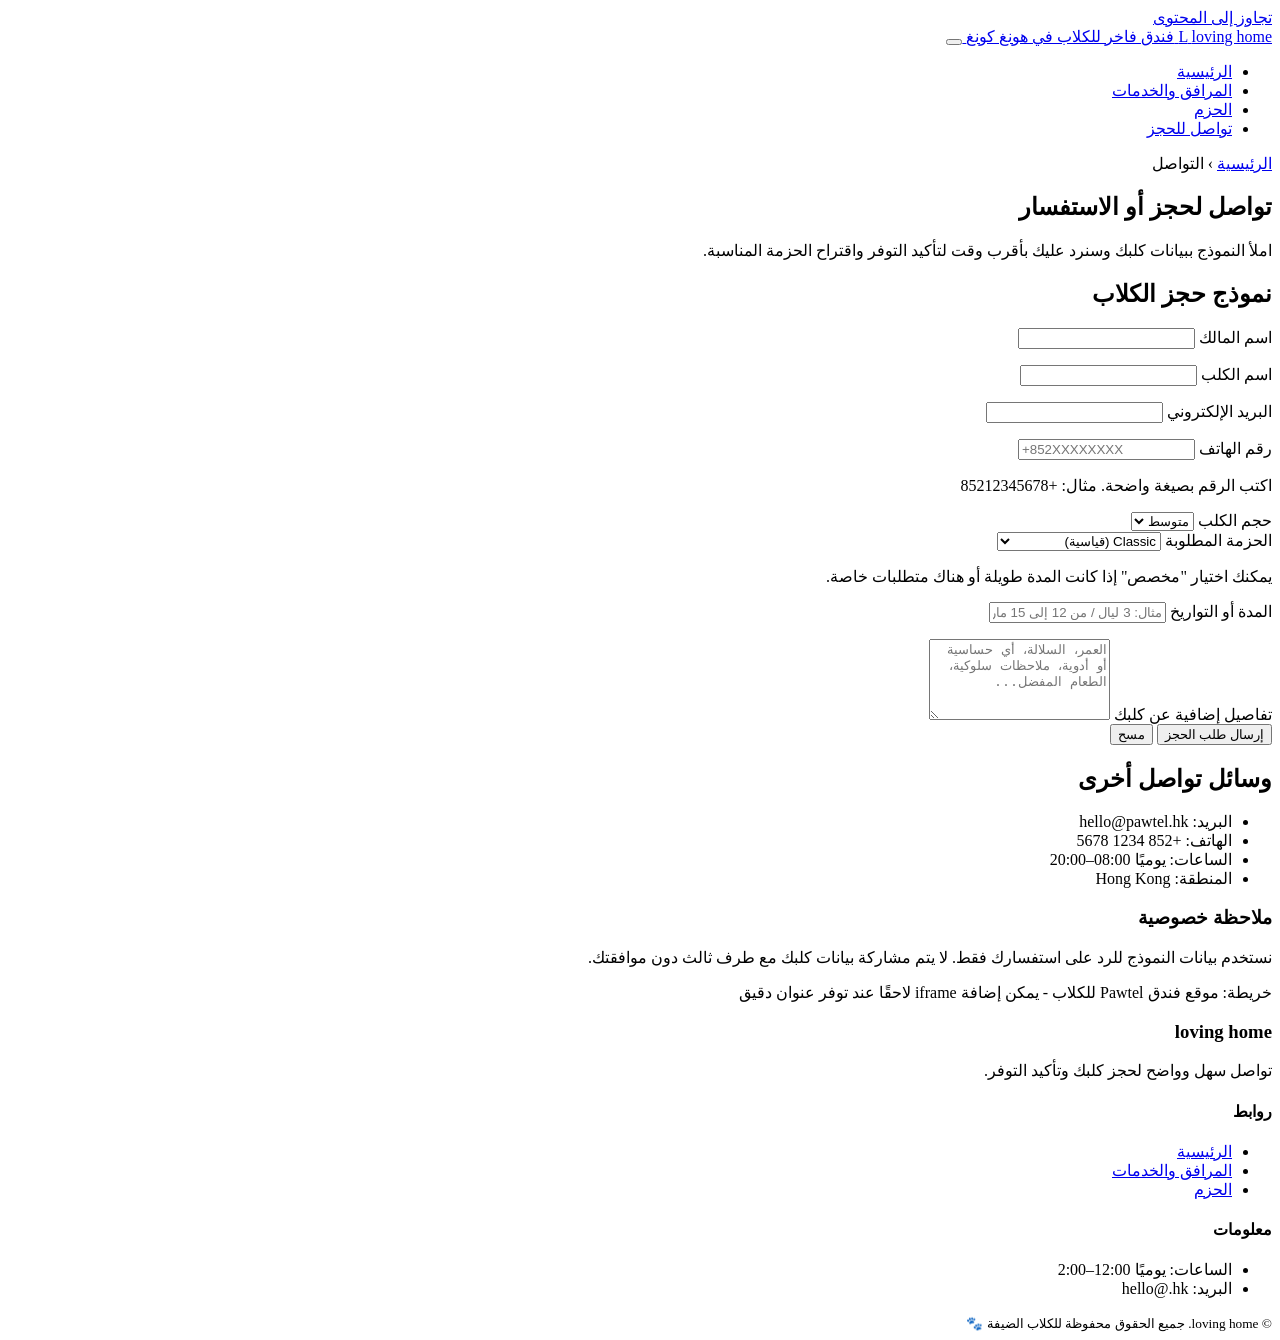
==== contact.html @ 54156acd "Add files via upload" ====
<!doctype html>
<html lang="ar" dir="rtl">
<head>
  <meta charset="utf-8" />
  <meta name="viewport" content="width=device-width, initial-scale=1" />
  <meta name="description" content="تواصل مع loving home للحجز أو الاستفسار عن فندق الكلاب: نموذج تواصل متحقق، ووسائل اتصال إضافية." />
  <title>loving home | التواصل والحجز</title>

  <link rel="preconnect" href="https://fonts.googleapis.com">
  <link rel="preconnect" href="https://fonts.gstatic.com" crossorigin>
  <link href="https://fonts.googleapis.com/css2?family=Cairo:wght@400;600;700&display=swap" rel="stylesheet">

  <link rel="stylesheet" href="css/style.css" />
  <link rel="stylesheet" href="css/responsive.css" />
  <script defer src="js/main.js"></script>
  <script defer src="js/contact.js"></script>
</head>

<body>
  <a class="skip-link" href="#main">تجاوز إلى المحتوى</a>

  <header class="site-header" role="banner">
    <div class="container header-inner">
      <a class="brand" href="index.html" aria-label="الانتقال إلى الصفحة الرئيسية">
        <span class="brand-mark" aria-hidden="true">L</span>
        <span class="brand-text">
          <span class="brand-name">loving home</span>
          <span class="brand-tagline">فندق فاخر للكلاب في هونغ كونغ</span>
        </span>
      </a>

      <button class="nav-toggle" type="button"
              aria-label="فتح قائمة التنقل"
              aria-controls="primary-nav"
              aria-expanded="false">
        <span class="nav-toggle-lines" aria-hidden="true"></span>
      </button>

      <nav id="primary-nav" class="site-nav" aria-label="التنقل الرئيسي">
        <ul class="nav-list">
          <li><a class="nav-link" href="index.html">الرئيسية</a></li>
          <li><a class="nav-link" href="facilities.html">المرافق والخدمات</a></li>
          <li><a class="nav-link" href="packages.html">الحزم</a></li>
          <li><a class="nav-link nav-cta is-active" href="contact.html" aria-current="page">تواصل للحجز</a></li>
        </ul>
      </nav>
    </div>
  </header>

  <main id="main" class="site-main" tabindex="-1">
    <section class="page-hero" aria-labelledby="title">
      <div class="container">
        <nav class="breadcrumbs" aria-label="مسار التصفح">
          <a href="index.html">الرئيسية</a>
          <span aria-hidden="true">›</span>
          <span>التواصل</span>
        </nav>

        <h1 id="title">تواصل لحجز  أو الاستفسار</h1>
        <p class="lead">
          املأ النموذج ببيانات كلبك وسنرد عليك بأقرب وقت لتأكيد التوفر واقتراح الحزمة المناسبة.
        </p>
      </div>
    </section>

    <section class="section" aria-labelledby="form-title">
      <div class="container contact-grid">
        <div class="contact-card">
          <h2 id="form-title">نموذج حجز الكلاب</h2>

          <form id="contactForm" class="form" novalidate>
            <div class="field">
              <label for="ownerName">اسم المالك</label>
              <input id="ownerName" name="ownerName" type="text" autocomplete="name" required
                     aria-describedby="errOwnerName" />
              <p id="errOwnerName" class="error" role="alert" aria-live="polite"></p>
            </div>

            <div class="field">
              <label for="dogName">اسم الكلب</label>
              <input id="dogName" name="dogName" type="text" required
                     aria-describedby="errDogName" />
              <p id="errDogName" class="error" role="alert" aria-live="polite"></p>
            </div>

            <div class="field">
              <label for="email">البريد الإلكتروني</label>
              <input id="email" name="email" type="email" autocomplete="email" required
                     aria-describedby="errEmail" />
              <p id="errEmail" class="error" role="alert" aria-live="polite"></p>
            </div>

            <div class="field">
              <label for="phone">رقم الهاتف</label>
              <input id="phone" name="phone" type="tel" inputmode="tel" autocomplete="tel"
                     placeholder="+852XXXXXXXX"
                     aria-describedby="phoneHelp errPhone" required />
              <p id="phoneHelp" class="help">اكتب الرقم بصيغة واضحة. مثال: +85212345678</p>
              <p id="errPhone" class="error" role="alert" aria-live="polite"></p>
            </div>

            <div class="field">
              <label for="dogSize">حجم الكلب</label>
              <select id="dogSize" name="dogSize">
                <option value="small">صغير</option>
                <option value="medium" selected>متوسط</option>
                <option value="large">كبير</option>
              </select>
            </div>

            <div class="field">
              <label for="plan">الحزمة المطلوبة</label>
              <select id="plan" name="plan" aria-describedby="planHelp">
                <option value="premium">Premium (فاخرة)</option>
                <option value="classic" selected>Classic (قياسية)</option>
                <option value="day">Day Care (رعاية نهارية)</option>
                <option value="custom">مخصص (إقامة طويلة)</option>
              </select>
              <p id="planHelp" class="help">يمكنك اختيار "مخصص" إذا كانت المدة طويلة أو هناك متطلبات خاصة.</p>
            </div>

            <div class="field">
              <label for="dates">المدة أو التواريخ</label>
              <input id="dates" name="dates" type="text"
                     placeholder="مثال: 3 ليالٍ / من 12 إلى 15 مارس"
                     aria-describedby="errDates" required />
              <p id="errDates" class="error" role="alert" aria-live="polite"></p>
            </div>

            <div class="field">
              <label for="message">تفاصيل إضافية عن كلبك</label>
              <textarea id="message" name="message" rows="5"
                        placeholder="العمر، السلالة، أي حساسية أو أدوية، ملاحظات سلوكية، الطعام المفضل..."></textarea>
            </div>

            <div class="form-actions">
              <button class="btn btn-primary" type="submit">إرسال طلب الحجز</button>
              <button class="btn btn-ghost" type="reset">مسح</button>
            </div>

            <div id="formStatus" class="form-status" role="status" aria-live="polite"></div>
          </form>
        </div>

        <aside class="contact-card" aria-labelledby="info-title">
          <h2 id="info-title">وسائل تواصل أخرى</h2>
          <ul class="contact-list">
            <li><span class="k">البريد:</span> hello@pawtel.hk</li>
            <li><span class="k">الهاتف:</span> +852 1234 5678</li>
            <li><span class="k">الساعات:</span> يوميًا 08:00–20:00</li>
            <li><span class="k">المنطقة:</span> Hong Kong</li>
          </ul>

          <div class="note">
            <h3>ملاحظة خصوصية</h3>
            <p class="muted">
              نستخدم بيانات النموذج للرد على استفسارك فقط. لا يتم مشاركة بيانات كلبك مع طرف ثالث دون موافقتك.
            </p>
          </div>

          <div class="map-wrap" aria-label="خريطة توضيحية (اختيارية)">
            <div class="map-placeholder" role="img" aria-label="مكان مخصص لإضافة خريطة لاحقًا">
              خريطة: موقع فندق Pawtel للكلاب - يمكن إضافة iframe لاحقًا عند توفر عنوان دقيق
            </div>
          </div>
        </aside>
      </div>
    </section>
  </main>

  <footer class="site-footer" role="contentinfo">
    <div class="container footer-grid">
      <div>
        <h3 class="footer-title">loving home</h3>
        <p class="muted">تواصل سهل وواضح لحجز كلبك وتأكيد التوفر.</p>
      </div>
      <div>
        <h4 class="footer-subtitle">روابط</h4>
        <ul class="footer-links">
          <li><a href="index.html">الرئيسية</a></li>
          <li><a href="facilities.html">المرافق والخدمات</a></li>
          <li><a href="packages.html">الحزم</a></li>
        </ul>
      </div>
      <div>
        <h4 class="footer-subtitle">معلومات</h4>
        <ul class="footer-meta">
          <li><span class="k">الساعات:</span> يوميًا 12:00–2:00</li>
          <li><span class="k">البريد:</span> hello@.hk</li>
        </ul>
      </div>
    </div>
    <div class="container footer-bottom">
      <small>© <span id="year"></span> loving home. جميع الحقوق محفوظة للكلاب الضيفة 🐾</small>
    </div>
  </footer>
</body>
</html>
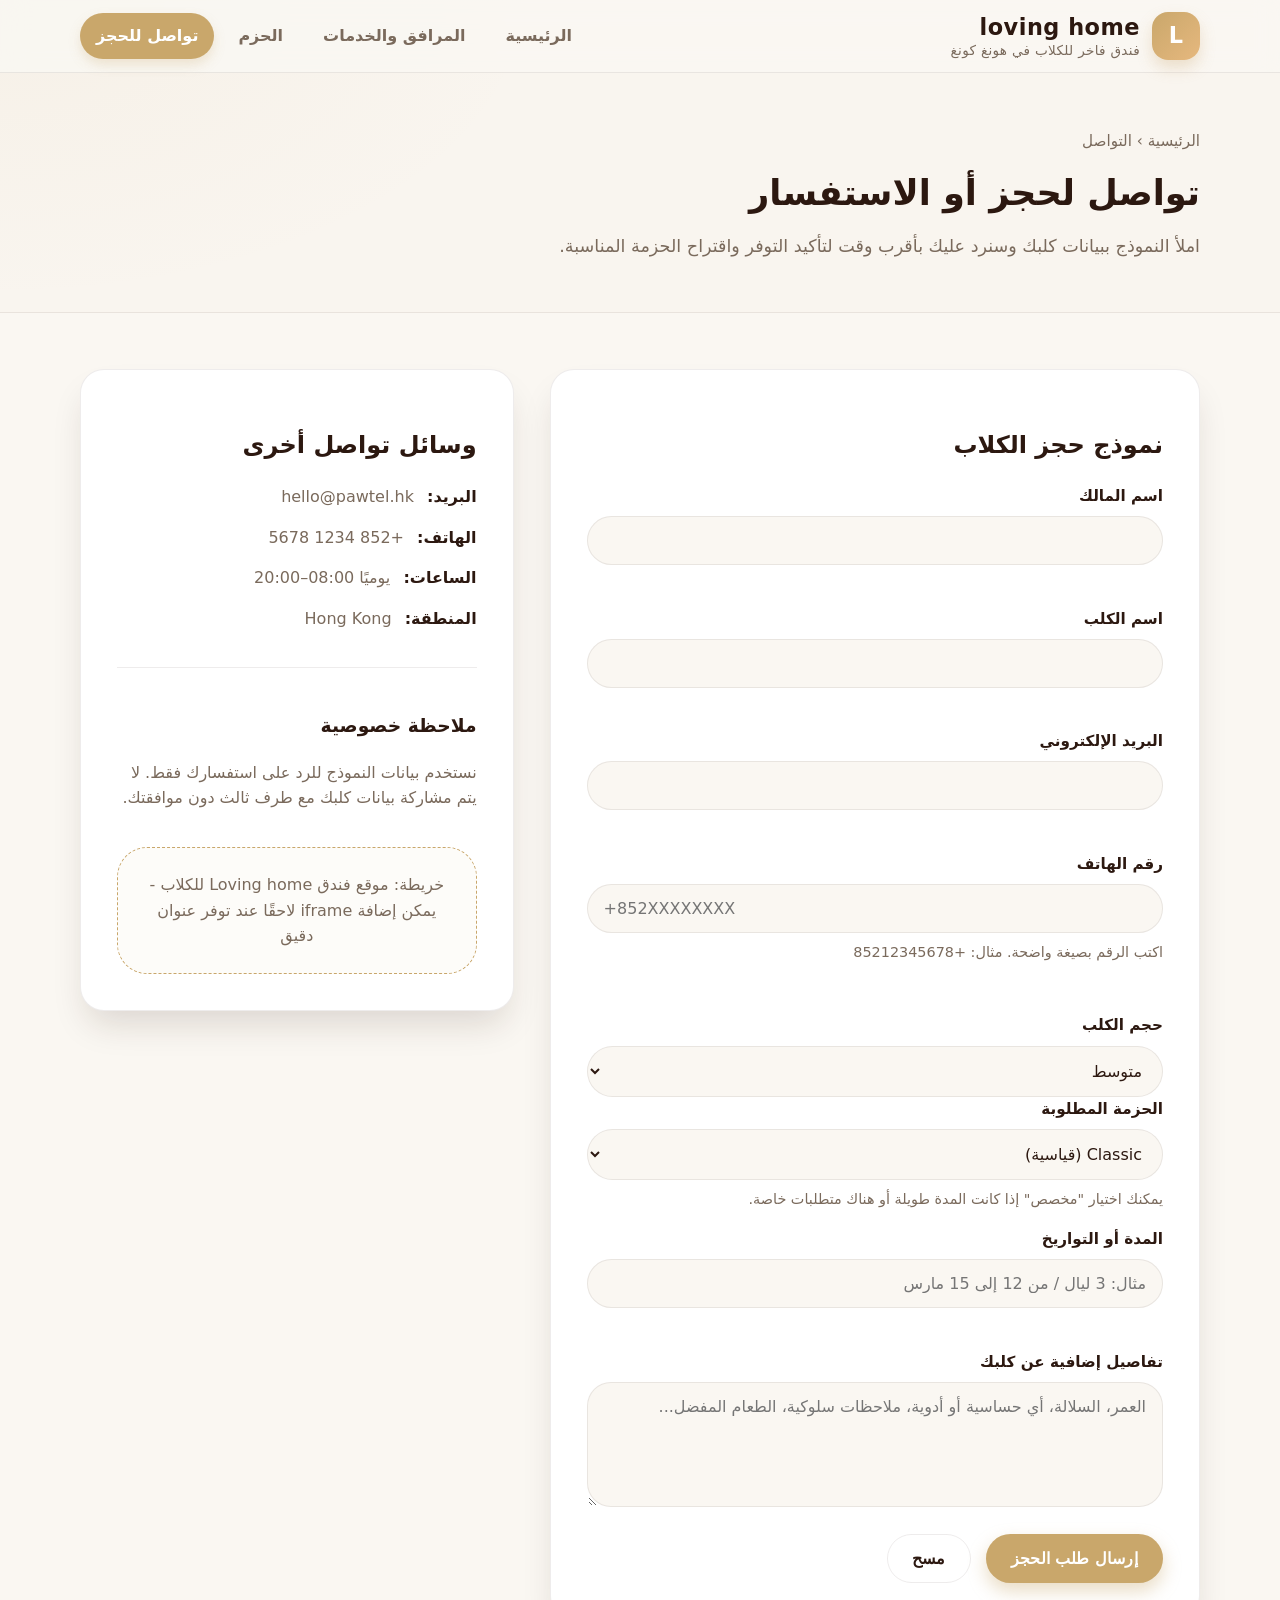
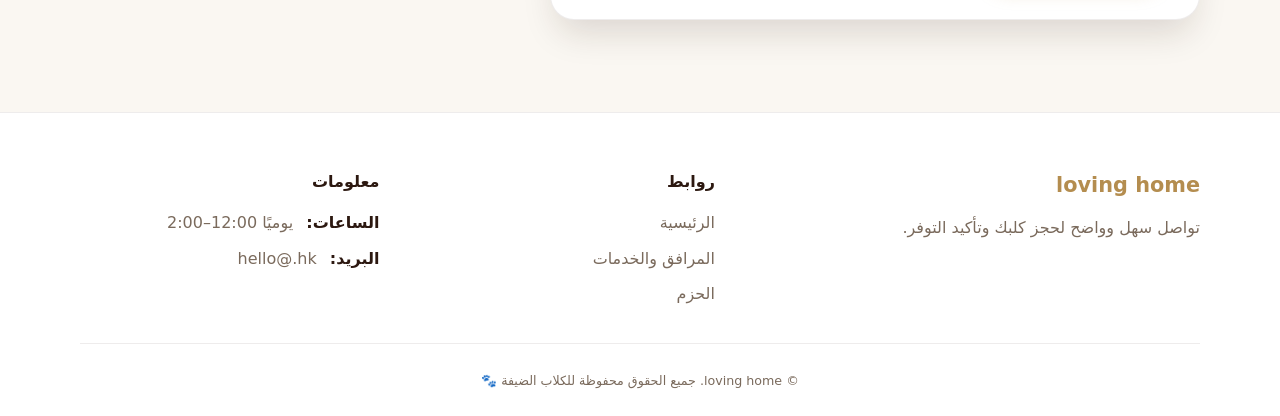
==== commit 452865fb: "Add files via upload" ====
--- a/contact.html
+++ b/contact.html
@@ -10,10 +10,8 @@
   <link rel="preconnect" href="https://fonts.gstatic.com" crossorigin>
   <link href="https://fonts.googleapis.com/css2?family=Cairo:wght@400;600;700&display=swap" rel="stylesheet">
 
-  <link rel="stylesheet" href="css/style.css" />
-  <link rel="stylesheet" href="css/responsive.css" />
+  <link rel="stylesheet" href="style.css" />
   <script defer src="js/main.js"></script>
-  <script defer src="js/contact.js"></script>
 </head>
 
 <body>
@@ -160,7 +158,7 @@
 
           <div class="map-wrap" aria-label="خريطة توضيحية (اختيارية)">
             <div class="map-placeholder" role="img" aria-label="مكان مخصص لإضافة خريطة لاحقًا">
-              خريطة: موقع فندق Pawtel للكلاب - يمكن إضافة iframe لاحقًا عند توفر عنوان دقيق
+              خريطة: موقع فندق Loving home للكلاب - يمكن إضافة iframe لاحقًا عند توفر عنوان دقيق
             </div>
           </div>
         </aside>
--- a/style.css
+++ b/style.css
@@ -0,0 +1,745 @@
+
+:root{
+  --font: "Cairo", system-ui, -apple-system, Segoe UI, Roboto, Arial, sans-serif;
+
+  /* الألوان الدافئة والجذابة الجديدة */
+  --bg: #FAF7F2;              /* خلفية بيج فاتح دافئ */
+  --surface: #FFFFFF;          /* أبيض نقي للبطاقات */
+  --surface-2: #FDF9F2;        /* بيج فاتح جدًا للتباين */
+  --soft: #F5E6D3;             /* بيج ذهبي ناعم */
+
+  --text: #2C1810;             /* بني غامق دافئ للنص الأساسي */
+  --muted: #7A6A5C;            /* بني فاتح مائل للرمادي للنصوص الثانوية */
+
+  --primary: #C9A76B;          /* ذهبي دافئ - لون العلامة التجارية */
+  --primary-2: #B48D4F;        /* ذهبي أغمق قليلاً للتفاعلات */
+
+  --accent: #E6B87E;           /* كهرماني فاتح للتفاصيل */
+
+  --border: rgba(44, 24, 16, 0.08);  /* حدود بنية شفافة */
+  --shadow: 0 20px 35px -8px rgba(44, 24, 16, 0.15);
+
+  --radius: 24px;              /* زوايا أكثر انسيابية */
+  --radius-sm: 16px;
+
+  --container: 1120px;
+
+  --space-1: 8px;
+  --space-2: 12px;
+  --space-3: 16px;
+  --space-4: 24px;
+  --space-5: 36px;
+  --space-6: 56px;
+
+  --focus: 0 0 0 4px rgba(201, 167, 107, 0.25);
+}
+
+/* ========== Base ========== */
+* { box-sizing: border-box; }
+html { scroll-behavior: smooth; }
+body{
+  margin:0;
+  font-family: var(--font);
+  background: 
+    radial-gradient(900px 500px at 0% 0%, rgba(201, 167, 107, 0.06), transparent 60%),
+    radial-gradient(700px 420px at 100% 100%, rgba(230, 184, 126, 0.08), transparent 60%),
+    var(--bg);
+  color: var(--text);
+  line-height: 1.6;
+}
+
+img{ max-width:100%; height:auto; border-radius: var(--radius-sm); }
+a{ color: inherit; text-underline-offset: 4px; }
+p{ margin: 0 0 var(--space-3); }
+ul{ margin: 0; padding: 0; list-style: none; }
+strong{ font-weight: 700; }
+
+.container{
+  width: min(100% - 2 * var(--space-4), var(--container));
+  margin-inline: auto;
+}
+
+.muted{ color: var(--muted); }
+.lead{ font-size: 1.1rem; color: var(--muted); max-width: 70ch; }
+.badge{
+  display:inline-block;
+  padding: 6px 14px;
+  border: 1px solid var(--border);
+  border-radius: 999px;
+  background: rgba(201, 167, 107, 0.08);
+  color: var(--primary-2);
+  font-weight: 600;
+  margin-bottom: var(--space-3);
+  backdrop-filter: blur(4px);
+}
+
+/* Skip link */
+.skip-link{
+  position: absolute;
+  top: 8px;
+  inset-inline-start: 8px;
+  padding: 12px 16px;
+  background: var(--primary);
+  color: #FFFFFF;
+  border-radius: var(--radius-sm);
+  transform: translateY(-140%);
+  transition: transform .2s ease;
+  z-index: 9999;
+  font-weight: 600;
+}
+.skip-link:focus{ transform: translateY(0); outline: none; box-shadow: var(--focus); }
+
+/* Focus */
+:focus-visible{
+  outline: none;
+  box-shadow: var(--focus);
+  border-radius: var(--radius-sm);
+}
+
+/* ========== Header / Nav ========== */
+.site-header{
+  position: sticky;
+  top: 0;
+  z-index: 1000;
+  background: rgba(250, 247, 242, 0.85);
+  backdrop-filter: blur(12px);
+  border-bottom: 1px solid var(--border);
+}
+.header-inner{
+  display:flex;
+  align-items:center;
+  justify-content: space-between;
+  padding-block: 12px;
+  gap: var(--space-3);
+}
+.brand{
+  display:flex;
+  align-items:center;
+  gap: 12px;
+  text-decoration:none;
+}
+.brand-mark{
+  width: 48px;
+  height: 48px;
+  display:grid;
+  place-items:center;
+  border-radius: 16px;
+  background: linear-gradient(135deg, #C9A76B, #E6B87E);
+  border: none;
+  font-weight: 800;
+  font-size: 1.4rem;
+  color: white;
+  box-shadow: 0 8px 15px rgba(201, 167, 107, 0.3);
+}
+.brand-text{ display:flex; flex-direction:column; line-height:1.3; }
+.brand-name{ 
+  font-weight: 800; 
+  letter-spacing: .5px; 
+  font-size: 1.4rem;
+  color: var(--text);
+}
+.brand-tagline{ 
+  font-size: .85rem; 
+  color: var(--muted);
+  letter-spacing: .3px;
+}
+
+.site-nav .nav-list{
+  display:flex;
+  align-items:center;
+  gap: 8px;
+}
+.nav-link{
+  display:inline-block;
+  padding: 10px 16px;
+  text-decoration:none;
+  color: var(--muted);
+  border-radius: 40px;
+  transition: all .2s ease;
+  font-weight: 600;
+}
+.nav-link:hover{
+  background: rgba(201, 167, 107, 0.1);
+  color: var(--primary-2);
+}
+.nav-link.is-active{
+  color: white;
+  background: var(--primary);
+  border: none;
+  box-shadow: 0 6px 12px rgba(201, 167, 107, 0.25);
+}
+.nav-cta{
+  background: rgba(201, 167, 107, 0.15);
+  color: var(--primary-2);
+  border: 1px solid rgba(201, 167, 107, 0.3);
+  font-weight: 700;
+}
+.nav-cta:hover{ 
+  background: rgba(201, 167, 107, 0.25);
+  color: var(--primary-2);
+}
+
+.nav-toggle{
+  display:none;
+  width: 48px;
+  height: 48px;
+  border-radius: 16px;
+  border: 1px solid var(--border);
+  background: white;
+  cursor: pointer;
+  box-shadow: 0 4px 10px rgba(0,0,0,0.03);
+}
+.nav-toggle-lines{
+  display:block;
+  width: 24px;
+  height: 2px;
+  background: var(--text);
+  position: relative;
+  margin: 0 auto;
+  border-radius: 4px;
+}
+.nav-toggle-lines::before,
+.nav-toggle-lines::after{
+  content:"";
+  position:absolute;
+  inset-inline-start: 0;
+  width: 24px;
+  height: 2px;
+  background: var(--text);
+  border-radius: 4px;
+  transition: transform .2s ease;
+}
+.nav-toggle-lines::before{ top: -8px; }
+.nav-toggle-lines::after{ top: 8px; }
+
+/* ========== Sections ========== */
+.site-main{ min-height: 60vh; }
+
+.section{ padding: var(--space-6) 0; }
+.section-soft{
+  background: rgba(201, 167, 107, 0.04);
+  border-top: 1px solid var(--border);
+  border-bottom: 1px solid var(--border);
+}
+.section-head{ margin-bottom: var(--space-5); }
+.section-head h2{ 
+  margin: 0 0 8px; 
+  font-size: 2rem; 
+  font-weight: 700;
+  color: var(--text);
+}
+.section-foot{ 
+  margin-top: var(--space-5); 
+  display:flex; 
+  gap: 15px; 
+  flex-wrap: wrap; 
+}
+
+/* Page hero */
+.page-hero{
+  padding: var(--space-6) 0 var(--space-5);
+  border-bottom: 1px solid var(--border);
+  background: rgba(201, 167, 107, 0.02);
+}
+.page-hero h1{ 
+  margin: 0 0 10px; 
+  font-size: 2.2rem; 
+  font-weight: 700;
+  color: var(--text);
+}
+
+.breadcrumbs{
+  font-size: .95rem;
+  color: var(--muted);
+  margin-bottom: var(--space-2);
+}
+.breadcrumbs a{ color: var(--muted); text-decoration:none; }
+.breadcrumbs a:hover{ 
+  text-decoration: underline;
+  color: var(--primary-2);
+}
+
+/* ========== Hero ========== */
+.hero{
+  padding: var(--space-6) 0;
+}
+.hero-grid{
+  display:grid;
+  grid-template-columns: 1.1fr .9fr;
+  gap: var(--space-5);
+  align-items: center;
+}
+.hero-content h1{
+  margin: 0 0 var(--space-3);
+  font-size: 2.5rem;
+  line-height: 1.2;
+  font-weight: 800;
+  color: var(--text);
+}
+.actions{
+  display:flex;
+  gap: 15px;
+  flex-wrap: wrap;
+  margin: var(--space-4) 0;
+}
+.hero-media{
+  background: white;
+  border: 1px solid var(--border);
+  border-radius: var(--radius);
+  padding: var(--space-3);
+  box-shadow: var(--shadow);
+}
+.hero-stats{
+  display:flex;
+  gap: 15px;
+  flex-wrap: wrap;
+  margin-top: var(--space-4);
+}
+.stat{
+  border: 1px solid var(--border);
+  background: white;
+  border-radius: 20px;
+  padding: 12px 18px;
+  min-width: 120px;
+  box-shadow: 0 6px 12px rgba(0,0,0,0.02);
+}
+.stat dt{ color: var(--muted); font-size: .9rem; font-weight: 600; }
+.stat dd{ margin: 0; font-size: 1.3rem; font-weight: 800; color: var(--primary-2); }
+
+/* ========== Cards / UI ========== */
+.cards-grid{
+  display:grid;
+  grid-template-columns: repeat(4, 1fr);
+  gap: var(--space-4);
+}
+.card{
+  border: 1px solid var(--border);
+  background: white;
+  border-radius: var(--radius);
+  padding: var(--space-5);
+  box-shadow: var(--shadow);
+  transition: transform .2s ease, box-shadow .2s ease;
+}
+.card:hover{
+  transform: translateY(-4px);
+  box-shadow: 0 25px 40px -12px rgba(44, 24, 16, 0.2);
+}
+.card h3{ 
+  margin: 0 0 10px; 
+  font-size: 1.3rem; 
+  font-weight: 700;
+  color: var(--text);
+}
+.text-link{
+  display:inline-block;
+  margin-top: 15px;
+  color: var(--primary);
+  text-decoration:none;
+  font-weight: 700;
+  border-bottom: 2px solid transparent;
+  transition: border-color .2s ease;
+}
+.text-link:hover{ 
+  border-bottom-color: var(--primary);
+}
+
+/* Split */
+.split{
+  display:grid;
+  grid-template-columns: 1fr 1fr;
+  gap: var(--space-5);
+  align-items: start;
+}
+.media-card{
+  border: 1px solid var(--border);
+  background: white;
+  border-radius: var(--radius);
+  padding: var(--space-3);
+  box-shadow: var(--shadow);
+}
+.media-caption{
+  margin-top: 12px;
+  color: var(--muted);
+  font-size: .95rem;
+  font-weight: 500;
+}
+
+/* Buttons */
+.btn{
+  display:inline-flex;
+  align-items:center;
+  justify-content:center;
+  gap: 8px;
+  padding: 14px 24px;
+  border-radius: 40px;
+  border: 1px solid transparent;
+  text-decoration:none;
+  cursor: pointer;
+  font-weight: 700;
+  font-size: 1rem;
+  transition: all .2s ease;
+  letter-spacing: .3px;
+}
+.btn:active{ transform: translateY(2px); }
+
+.btn-primary{
+  background: var(--primary);
+  color: white;
+  box-shadow: 0 8px 18px rgba(201, 167, 107, 0.4);
+}
+.btn-primary:hover{ 
+  background: var(--primary-2);
+  box-shadow: 0 10px 22px rgba(201, 167, 107, 0.5);
+}
+
+.btn-secondary{
+  background: rgba(201, 167, 107, 0.1);
+  color: var(--text);
+  border: 1px solid rgba(201, 167, 107, 0.3);
+}
+.btn-secondary:hover{ 
+  background: rgba(201, 167, 107, 0.18);
+}
+
+.btn-ghost{
+  background: transparent;
+  border: 1px solid var(--border);
+  color: var(--text);
+}
+.btn-ghost:hover{ 
+  background: rgba(201, 167, 107, 0.05);
+  border-color: var(--primary);
+}
+
+/* Checklist / bullets */
+.checklist{
+  margin-top: var(--space-4);
+  display:grid;
+  gap: 12px;
+}
+.checklist li{
+  padding: 12px 18px;
+  border-radius: 20px;
+  border: 1px solid var(--border);
+  background: white;
+  font-weight: 500;
+  box-shadow: 0 4px 8px rgba(0,0,0,0.02);
+}
+.bullets{
+  list-style: disc;
+  padding-inline-start: 22px;
+  color: var(--muted);
+  display:grid;
+  gap: 8px;
+}
+.bullets li{ font-weight: 500; }
+
+/* ========== Facilities Features ========== */
+.feature-grid{
+  display:grid;
+  gap: var(--space-5);
+}
+.feature{
+  display:grid;
+  grid-template-columns: .9fr 1.1fr;
+  gap: var(--space-5);
+  border: 1px solid var(--border);
+  background: white;
+  border-radius: var(--radius);
+  padding: var(--space-5);
+  box-shadow: var(--shadow);
+  transition: transform .2s ease;
+}
+.feature:hover{
+  transform: scale(1.01);
+}
+.feature h3{ 
+  margin: 0 0 10px; 
+  font-size: 1.5rem; 
+  font-weight: 700;
+  color: var(--primary-2);
+}
+
+/* ========== Accordion ========== */
+.accordion{
+  border: 1px solid var(--border);
+  border-radius: var(--radius);
+  overflow: hidden;
+  background: white;
+  box-shadow: var(--shadow);
+}
+.accordion-item + .accordion-item{ border-top: 1px solid var(--border); }
+.accordion-trigger{
+  width: 100%;
+  text-align: start;
+  padding: 20px 24px;
+  background: transparent;
+  color: var(--text);
+  border: 0;
+  font: inherit;
+  font-weight: 700;
+  font-size: 1.1rem;
+  cursor: pointer;
+  transition: background .2s ease;
+}
+.accordion-trigger:hover{
+  background: rgba(201, 167, 107, 0.04);
+}
+.accordion-panel{
+  padding: 0 24px 24px;
+  color: var(--muted);
+}
+
+/* ========== CTA ========== */
+.cta{
+  padding: var(--space-6) 0;
+  background: linear-gradient(135deg, rgba(201, 167, 107, 0.1), rgba(230, 184, 126, 0.1));
+  border-top: 1px solid var(--border);
+  border-bottom: 1px solid var(--border);
+}
+.cta-inner{
+  display:flex;
+  align-items:center;
+  justify-content: space-between;
+  gap: var(--space-4);
+  flex-wrap: wrap;
+}
+.cta h2{ 
+  margin: 0 0 6px; 
+  font-size: 1.8rem;
+  font-weight: 700;
+}
+
+/* ========== Packages ========== */
+.pricing-controls{
+  display:grid;
+  grid-template-columns: 1fr 1fr 1fr 1.1fr;
+  gap: var(--space-4);
+  border: 1px solid var(--border);
+  background: white;
+  border-radius: var(--radius);
+  padding: var(--space-5);
+  box-shadow: var(--shadow);
+}
+.field label{
+  display:block;
+  margin-bottom: 8px;
+  color: var(--text);
+  font-weight: 700;
+  font-size: .95rem;
+}
+.field input,
+.field select,
+.field textarea{
+  width: 100%;
+  padding: 14px 16px;
+  border-radius: 40px;
+  border: 1px solid var(--border);
+  background: var(--bg);
+  color: var(--text);
+  font-family: var(--font);
+  font-size: 1rem;
+  transition: border-color .2s ease;
+}
+.field input:focus,
+.field select:focus,
+.field textarea:focus{
+  border-color: var(--primary);
+  outline: none;
+}
+.field textarea{ 
+  resize: vertical; 
+  border-radius: 24px;
+}
+
+.help{
+  margin-top: 8px;
+  font-size: .9rem;
+  color: var(--muted);
+}
+
+.estimate{
+  border: 1px dashed var(--primary);
+  border-radius: 30px;
+  padding: 18px 20px;
+  background: rgba(201, 167, 107, 0.04);
+}
+.estimate-title{ margin: 0 0 6px; color: var(--muted); font-weight: 600; }
+.estimate-value{
+  margin: 0 0 6px;
+  font-size: 1.8rem;
+  font-weight: 900;
+  color: var(--primary-2);
+}
+.currency{ color: var(--muted); font-weight: 600; font-size: 1rem; }
+
+.packages-grid{
+  grid-template-columns: repeat(4, 1fr);
+}
+.package{
+  display:flex;
+  flex-direction: column;
+  gap: var(--space-3);
+}
+.package-head p{ margin: 8px 0 0; }
+.package-meta{ margin-top: auto; }
+.price{ margin: 0; font-size: 1.2rem; }
+.price .from{ color: var(--muted); margin-inline-end: 6px; }
+.package-actions{ display:flex; gap: 12px; flex-wrap: wrap; margin-top: 10px; }
+.package-custom{
+  border: 2px dashed var(--primary);
+  background: linear-gradient(135deg, rgba(201, 167, 107, 0.08), rgba(230, 184, 126, 0.05));
+}
+
+/* Comparison table */
+.compare{
+  margin-top: var(--space-6);
+  border: 1px solid var(--border);
+  border-radius: var(--radius);
+  background: white;
+  padding: var(--space-5);
+  box-shadow: var(--shadow);
+}
+.compare-head h2{ margin: 0 0 6px; }
+.compare-status{
+  display:flex;
+  align-items:center;
+  justify-content: space-between;
+  gap: 15px;
+  flex-wrap: wrap;
+  margin: 15px 0 20px;
+}
+.table-wrap{
+  border: 1px solid var(--border);
+  border-radius: 20px;
+  overflow: auto;
+  background: var(--bg);
+}
+.compare-table{
+  width: 100%;
+  border-collapse: collapse;
+  min-width: 640px;
+}
+.compare-table th,
+.compare-table td{
+  padding: 16px 18px;
+  border-bottom: 1px solid var(--border);
+  text-align: start;
+}
+.compare-table thead th{
+  background: rgba(201, 167, 107, 0.1);
+  color: var(--text);
+  font-weight: 700;
+}
+.compare-table tbody th{ color: var(--text); font-weight: 700; }
+
+/* ========== Contact ========== */
+.contact-grid{
+  display:grid;
+  grid-template-columns: 1.2fr .8fr;
+  gap: var(--space-5);
+  align-items: start;
+}
+.contact-card{
+  border: 1px solid var(--border);
+  background: white;
+  border-radius: var(--radius);
+  padding: var(--space-5);
+  box-shadow: var(--shadow);
+}
+.form-actions{
+  display:flex;
+  gap: 15px;
+  flex-wrap: wrap;
+  margin-top: 20px;
+}
+.error{
+  margin-top: 8px;
+  color: #c44545;
+  font-weight: 600;
+  min-height: 1.2em;
+  font-size: .9rem;
+}
+.form-status{
+  margin-top: 20px;
+  padding: 16px 20px;
+  border-radius: 40px;
+  border: 1px solid var(--border);
+  background: var(--bg);
+  color: var(--text);
+  display: none;
+  font-weight: 500;
+}
+.form-status.is-visible{ display: block; }
+.form-status.is-success{
+  border-color: var(--primary);
+  background: rgba(201, 167, 107, 0.1);
+}
+.form-status.is-error{
+  border-color: #c44545;
+  background: rgba(196, 69, 69, 0.08);
+  color: #c44545;
+}
+
+.contact-list{
+  display:grid;
+  gap: 15px;
+  margin-top: 15px;
+  color: var(--muted);
+}
+.k{ color: var(--text); font-weight: 700; margin-inline-end: 8px; }
+.note{
+  margin-top: var(--space-5);
+  padding-top: var(--space-4);
+  border-top: 1px solid var(--border);
+}
+.map-wrap{ margin-top: var(--space-5); }
+.map-placeholder{
+  border: 1px dashed var(--primary);
+  border-radius: 30px;
+  padding: 24px;
+  color: var(--muted);
+  background: rgba(201, 167, 107, 0.04);
+  text-align: center;
+  font-weight: 500;
+}
+
+/* ========== Footer ========== */
+.site-footer{
+  border-top: 1px solid var(--border);
+  background: white;
+  padding: var(--space-6) 0 var(--space-4);
+  margin-top: var(--space-5);
+}
+.footer-grid{
+  display:grid;
+  grid-template-columns: 1.2fr .8fr .8fr;
+  gap: var(--space-5);
+}
+.footer-title{ 
+  margin: 0 0 12px; 
+  font-size: 1.3rem;
+  font-weight: 800;
+  color: var(--primary-2);
+}
+.footer-subtitle{ 
+  margin: 0 0 15px; 
+  color: var(--text);
+  font-weight: 700;
+  font-size: 1rem;
+}
+.footer-links, .footer-meta{ display:grid; gap: 10px; color: var(--muted); }
+.footer-links a{ color: var(--muted); text-decoration:none; font-weight: 500; }
+.footer-links a:hover{ 
+  text-decoration: underline; 
+  color: var(--primary);
+}
+
+.footer-bottom{
+  margin-top: var(--space-5);
+  padding-top: var(--space-4);
+  border-top: 1px solid var(--border);
+  color: var(--muted);
+  text-align: center;
+  font-size: .95rem;
+}
